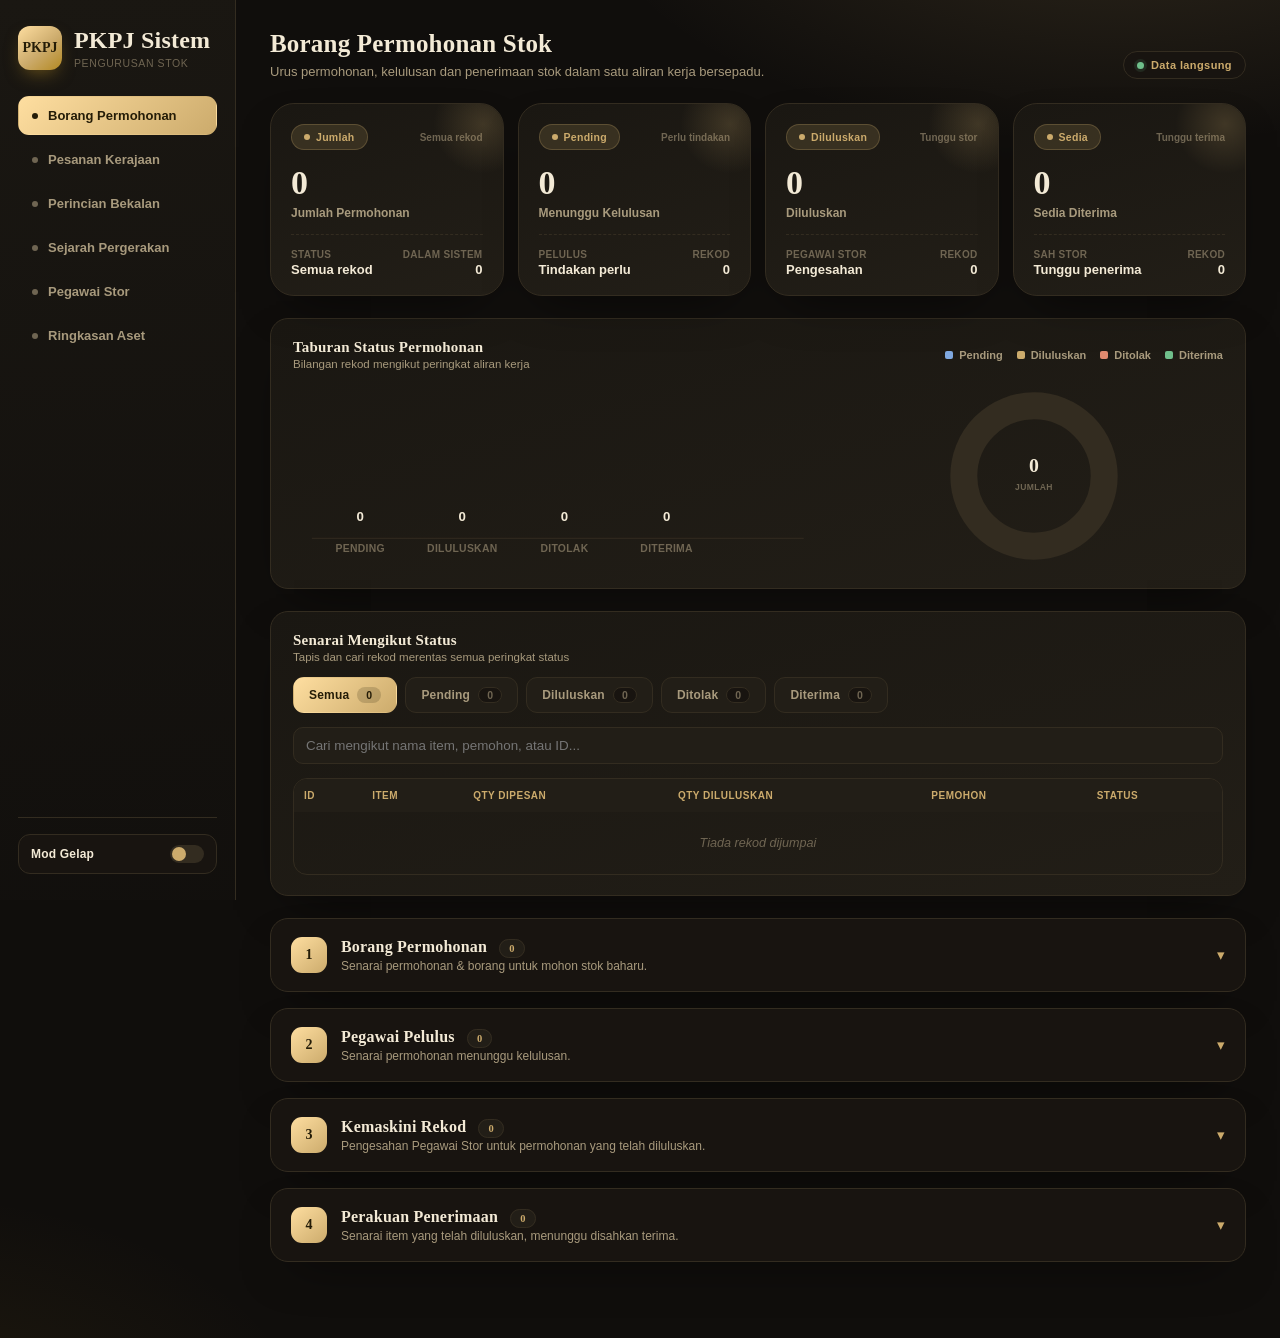
==== index.html @ 254b2692 "Add files via upload" ====
<!DOCTYPE html>
<html lang="ms">
<head>
<meta charset="UTF-8">
<meta name="viewport" content="width=device-width, initial-scale=1.0">
<title>PKPJ · Borang Permohonan Stok</title>

<style>
@import url('https://script.google.com/macros/s/AKfycbyLsu4ZUtYEO5lhbKWW-VVPEaxvAKlOuAz5X7XppNHdX0lBHoh9273DdBMGNTbrcM4I/exec');

/* ============================================================
   PKPJ SHARED THEME — gold-on-charcoal design system
   Dipakai oleh semua halaman: index, pesanan, sebutharga,
   sejarah_pergerakan, pegawai_stor, ringkasan_aset.
   ============================================================ */
:root{
  --gold-pale:#FEDEA0;
  --gold-mid:#CCAB6C;
  --gold-deep:#B38922;
  --ink:#34312F;

  --bg:#100e0c;
  --bg-elev:#1a1712;
  --bg-elev-2:#221e17;
  --panel:#181410;
  --panel-border:#332c20;
  --text:#f3ead6;
  --text-dim:#a89a7d;
  --text-faint:#6f6552;
  --ok:#6fbf8b; --ok-bg:rgba(111,191,139,.12);
  --err:#e08a6f; --err-bg:rgba(224,138,111,.12);
  --info:#7fa8e0; --info-bg:rgba(127,168,224,.12);
  --shadow-soft:0 20px 50px -24px rgba(0,0,0,.65);
  color-scheme: dark;
}
[data-theme="light"]{
  --bg:#f6efdd;
  --bg-elev:#fffaf0;
  --bg-elev-2:#fbf3df;
  --panel:#fffdf8;
  --panel-border:#e7d9b6;
  --text:#2b2416;
  --text-dim:#7a6a45;
  --text-faint:#a7996f;
  --ok:#1f7a4d; --ok-bg:#e4f4ea;
  --err:#b5442e; --err-bg:#fbeae5;
  --info:#1d4ed8; --info-bg:#e6edfc;
  --shadow-soft:0 20px 44px -26px rgba(90,70,20,.35);
  color-scheme: light;
}

*{box-sizing:border-box;}
html,body{margin:0;padding:0;}
body{
  font-family:'Manrope',-apple-system,BlinkMacSystemFont,sans-serif;
  background:
    radial-gradient(900px 420px at 88% -8%, rgba(204,171,108,.16), transparent 60%),
    radial-gradient(700px 420px at -8% 108%, rgba(179,137,34,.10), transparent 60%),
    var(--bg);
  color:var(--text);
  min-height:100vh;
  transition:background .35s ease,color .35s ease;
}
h1,h2,h3{font-family:'Fraunces',serif;letter-spacing:.2px;margin:0;}
p{color:var(--text-dim);}
::selection{background:var(--gold-deep);color:#100e0c;}

/* ============================================================
   APP SHELL / SIDEBAR
   ============================================================ */
.app{display:flex;min-height:100vh;}
.sidebar{
  width:236px;flex-shrink:0;padding:26px 18px;
  background:linear-gradient(175deg,var(--bg-elev) 0%, var(--bg) 120%);
  border-right:1px solid var(--panel-border);
  position:fixed;top:0;bottom:0;left:0;overflow-y:auto;
  display:flex;flex-direction:column;gap:26px;
}
.brand{display:flex;align-items:center;gap:12px;}
.brand-logo{
  width:44px;height:44px;border-radius:12px;flex-shrink:0;
  background:linear-gradient(140deg,var(--gold-pale),var(--gold-mid) 55%,var(--gold-deep));
  color:#241c07;font-weight:800;font-family:'Fraunces',serif;font-size:14px;
  display:flex;align-items:center;justify-content:center;
  box-shadow:0 8px 18px -6px rgba(179,137,34,.55);
}
.brand h2{font-size:16px;font-weight:600;color:var(--text);margin:0;font-family:'Fraunces',serif;}
.brand p{margin:3px 0 0;font-size:10.5px;letter-spacing:.6px;text-transform:uppercase;color:var(--text-faint);}

.menu{display:flex;flex-direction:column;gap:5px;}
.menu a{
  display:flex;align-items:center;gap:10px;text-decoration:none;
  color:var(--text-dim);font-size:13px;font-weight:600;
  padding:11px 13px;border-radius:11px;border:1px solid transparent;transition:.2s;
}
.menu a .dot{width:6px;height:6px;border-radius:50%;background:var(--text-faint);flex-shrink:0;}
.menu a:hover{background:var(--panel);border-color:var(--panel-border);color:var(--text);}
.menu a.active{background:linear-gradient(135deg,var(--gold-pale),var(--gold-mid));color:#241c07;box-shadow:var(--shadow-soft);}
.menu a.active .dot{background:#241c07;}

.sidebar-foot{margin-top:auto;padding-top:16px;border-top:1px solid var(--panel-border);}
.theme-toggle{
  width:100%;display:flex;align-items:center;justify-content:space-between;gap:8px;
  background:var(--panel);border:1px solid var(--panel-border);color:var(--text);
  padding:10px 12px;border-radius:12px;font-size:12px;font-weight:700;cursor:pointer;font-family:inherit;
}
.theme-toggle .knob{width:34px;height:18px;border-radius:999px;background:var(--panel-border);position:relative;transition:.25s;}
.theme-toggle .knob::after{content:"";position:absolute;top:2px;left:2px;width:14px;height:14px;border-radius:50%;background:var(--gold-mid);transition:.25s;}
[data-theme="light"] .theme-toggle .knob::after{left:18px;background:var(--gold-deep);}

.main{margin-left:236px;width:calc(100% - 236px);padding:30px 34px 60px;max-width:1220px;}

/* ============================================================
   HERO
   ============================================================ */
.hero{
  background:linear-gradient(150deg,var(--bg-elev) 0%,var(--bg-elev-2) 100%);
  border:1px solid var(--panel-border);
  color:var(--text);border-radius:20px;padding:26px 28px;margin-bottom:22px;
  box-shadow:var(--shadow-soft);position:relative;overflow:hidden;
}
.hero::after{content:"";position:absolute;right:-40px;top:-40px;width:150px;height:150px;border-radius:50%;
  background:radial-gradient(circle,rgba(204,171,108,.22),transparent 70%);}
.hero h1{margin:0;font-size:27px;font-weight:600;}
.hero p{margin:8px 0 0;color:var(--text-dim);}

/* ============================================================
   TOOLBAR / BUTTONS
   ============================================================ */
.toolbar{display:flex;gap:10px;flex-wrap:wrap;margin-bottom:22px;}
button{border:none;cursor:pointer;font-weight:700;border-radius:11px;padding:11px 17px;font-size:12.8px;transition:.2s;letter-spacing:.2px;font-family:inherit;}
button:hover{transform:translateY(-1px);}
button:disabled{opacity:.5;cursor:not-allowed;transform:none;}
.btn-primary{background:linear-gradient(135deg,var(--gold-pale),var(--gold-mid));color:#241c07;box-shadow:0 10px 20px -8px rgba(179,137,34,.55);}
.btn-blue{background:var(--info);color:#0d1930;}
.btn-green{background:var(--ok);color:#0e1a13;}
.btn-red{background:var(--err);color:#2b0e07;}
.btn-gray{background:var(--bg-elev-2);color:var(--text-dim);border:1px solid var(--panel-border);}
.btn-small{padding:7px 11px;font-size:11px;border-radius:8px;}

/* ============================================================
   CARD / SECTIONS
   ============================================================ */
.card{
  background:linear-gradient(165deg,var(--bg-elev),var(--bg-elev-2));
  border:1px solid var(--panel-border);border-radius:18px;
  padding:22px 24px;margin-bottom:20px;box-shadow:var(--shadow-soft);
}
.card h2{margin:0 0 16px;font-size:17px;font-weight:600;color:var(--text);}
.list-card{background:linear-gradient(165deg,var(--bg-elev),var(--bg-elev-2));border:1px solid var(--panel-border);border-radius:18px;padding:20px 22px;box-shadow:var(--shadow-soft);}

/* document-style card (sebutharga) */
.document-box{
  background:linear-gradient(165deg,var(--bg-elev),var(--bg-elev-2));
  border:1px solid var(--panel-border);border-radius:18px;padding:24px;margin-bottom:20px;box-shadow:var(--shadow-soft);
}
.doc-header{display:flex;justify-content:space-between;gap:22px;flex-wrap:wrap;margin-bottom:18px;padding-bottom:18px;border-bottom:1px dashed var(--panel-border);}
.company-box h2{font-size:16px;margin-bottom:6px;}
.company-box p{margin:2px 0;font-size:12.5px;color:var(--text-dim);}
.info-box{min-width:260px;flex:1;max-width:340px;}
.info-row{display:flex;align-items:center;justify-content:space-between;gap:10px;margin-bottom:8px;}
.info-row span{font-size:11.5px;font-weight:700;color:var(--text-dim);flex-shrink:0;}
.info-row input{max-width:180px;}

/* ============================================================
   FORM ELEMENTS
   ============================================================ */
.form-grid{display:grid;grid-template-columns:repeat(2,1fr);gap:14px;}
.form-grid.cols-4{grid-template-columns:repeat(4,1fr);}
.full{grid-column:1/-1;}
.half{grid-column:span 2;}
label{display:block;font-size:11px;font-weight:700;margin-bottom:6px;color:var(--text-dim);letter-spacing:.2px;}
.required{color:var(--err);}
input,textarea,select{
  width:100%;padding:10px 12px;border:1px solid var(--panel-border);border-radius:10px;font-size:13.4px;outline:none;
  background:var(--bg-elev-2);font-family:inherit;color:var(--text);transition:.2s;
}
input:focus,textarea:focus,select:focus{border-color:var(--gold-mid);box-shadow:0 0 0 3px rgba(204,171,108,.18);}
input[readonly]{opacity:.65;}
textarea{min-height:70px;resize:vertical;}
.hint{font-size:11.5px;color:var(--text-faint);margin-top:8px;}
.search{width:100%;}

/* ============================================================
   TABLES
   ============================================================ */
.table-wrap,.items-table-wrap{overflow-x:auto;border-radius:14px;border:1px solid var(--panel-border);}
table,.items-table{width:100%;border-collapse:collapse;}
thead tr{background:var(--bg-elev-2);}
th{color:var(--gold-mid);font-size:10px;font-weight:800;letter-spacing:.5px;text-transform:uppercase;padding:11px 10px;text-align:left;white-space:nowrap;}
td{border-bottom:1px solid var(--panel-border);padding:9px 10px;font-size:12.6px;vertical-align:middle;color:var(--text);}
td input, td textarea{padding:8px 9px;font-size:12.6px;}
tbody tr{transition:background .15s;}
tbody tr:hover{background:var(--bg-elev-2);}
tbody tr:last-child td{border-bottom:none;}
.kosong,.empty{text-align:center;color:var(--text-faint);padding:24px 10px !important;font-style:italic;}
.item-desc{min-width:200px;}
.item-text{min-width:220px;min-height:54px;}
.item-images-btn{padding:7px 10px;font-size:10.5px;border-radius:8px;background:var(--info);color:#0d1930;border:none;cursor:pointer;white-space:nowrap;font-weight:700;}
.no-col{width:44px;}
.qty-col{width:90px;}
.price-col{width:120px;}
.amount-col{width:130px;}
.action-col,.action-buttons{width:90px;}

/* ============================================================
   TOTALS
   ============================================================ */
.total-box,.total-area{
  max-width:430px;margin-left:auto;margin-top:18px;
  background:var(--bg-elev-2);border:1px solid var(--panel-border);border-radius:14px;padding:15px;
}
.total-row{display:grid;grid-template-columns:1fr 140px;align-items:center;gap:10px;margin-bottom:10px;}
.total-row:last-child{margin-bottom:0;}
.total-row span,.total-row b{font-size:13px;color:var(--text-dim);font-weight:700;}
.grand-total{color:var(--gold-mid) !important;font-size:14px !important;}

/* ============================================================
   IMAGE UPLOAD / GALLERY
   ============================================================ */
.gambar-box{border:1.5px dashed var(--panel-border);border-radius:16px;padding:16px;background:var(--bg-elev-2);}
.gambar-actions{display:flex;flex-wrap:wrap;gap:10px;margin-bottom:12px;}
.gambar-list,.item-images-grid{display:grid;grid-template-columns:repeat(auto-fill,minmax(150px,1fr));gap:12px;margin-top:12px;}
.gambar-item,.item-image-preview{position:relative;border:1px solid var(--panel-border);border-radius:12px;overflow:hidden;background:var(--panel);}
.gambar-item img,.item-image-preview img{width:100%;height:120px;object-fit:cover;display:block;}
.gambar-item-name,.item-image-name{padding:8px;font-size:11.5px;word-break:break-word;background:var(--panel);color:var(--text-dim);}
.gambar-item-delete,.item-image-delete-btn{
  position:absolute;top:5px;right:5px;background:var(--err);color:#2b0e07;border:none;
  border-radius:8px;padding:4px 8px;font-size:10.5px;font-weight:800;cursor:pointer;
}
.link-gambar{color:var(--gold-mid);font-weight:700;text-decoration:none;}
.link-gambar:hover{text-decoration:underline;}
.upload-status{margin-top:10px;padding:8px 13px;border-radius:999px;font-size:12px;font-weight:700;display:inline-block;background:var(--bg-elev-2);color:var(--text-dim);}

/* ============================================================
   MODALS / OVERLAYS
   ============================================================ */
.modal-overlay,.camera-overlay,.item-images-modal,.saving-overlay,.loading{
  display:none;position:fixed;inset:0;background:rgba(8,7,5,.72);
  align-items:center;justify-content:center;z-index:999;padding:20px;
}
.modal-overlay.open,.camera-overlay.open,.item-images-modal.open{display:flex;}
.modal-box,.camera-box,.item-images-modal-content,.saving-box,.loading-box{
  background:var(--bg-elev);border:1px solid var(--panel-border);border-radius:18px;padding:24px;
  max-width:820px;width:100%;max-height:88vh;overflow-y:auto;box-shadow:0 30px 70px -20px rgba(0,0,0,.6);
  color:var(--text);text-align:center;
}
.modal-close{margin-top:16px;width:100%;background:var(--bg-elev-2);color:var(--text-dim);border:1px solid var(--panel-border);}
.modal-img{width:100%;max-height:220px;object-fit:cover;border-radius:12px;margin-bottom:12px;background:var(--bg-elev-2);}
.modal-tag{display:inline-block;font-size:10.5px;font-weight:800;letter-spacing:.4px;text-transform:uppercase;color:var(--gold-mid);background:var(--bg-elev-2);border:1px solid var(--panel-border);padding:4px 10px;border-radius:999px;margin-bottom:8px;}
.modal-detail{text-align:left;margin-top:12px;font-size:13px;color:var(--text-dim);}
#cameraPreview{width:100%;max-height:400px;background:#000;border-radius:12px;margin-top:10px;}
.camera-actions{display:flex;gap:10px;margin-top:16px;}
.camera-actions button{flex:1;}

.loading,.saving-overlay{z-index:9999;}
.spinner,.saving-spinner{width:44px;height:44px;border:5px solid var(--panel-border);border-top-color:var(--gold-mid);border-radius:50%;animation:spin 1s linear infinite;margin:0 auto 14px;}
@keyframes spin{to{transform:rotate(360deg);}}
.saving-title{font-weight:700;margin-bottom:4px;}
.saving-text{font-size:12.5px;color:var(--text-dim);}

/* ============================================================
   SIGNATURE
   ============================================================ */
.signature-box{border:1.5px dashed var(--panel-border);border-radius:15px;padding:14px;background:var(--bg-elev-2);}
.signature-box h3,.signature-box h4{margin:0 0 10px;font-size:12px;color:var(--text-dim);font-weight:700;letter-spacing:.2px;text-transform:uppercase;font-family:'Manrope',sans-serif;}
#signatureCanvas,canvas.sig-canvas{width:100%;height:180px;background:#fffdf8;border:1px solid var(--panel-border);border-radius:11px;touch-action:none;display:block;}

/* ============================================================
   STATUS / BADGES (semua varian — dipakai dinamik dari JS)
   ============================================================ */
.status,.badge,.status-badge{display:inline-block;padding:5px 11px;border-radius:999px;font-size:10.5px;font-weight:800;letter-spacing:.3px;}
.status-draf,.status-DRAF,.badge-draf{background:var(--info-bg);color:var(--info);}
.status-proses,.status-DALAM-PROSES,.status-dihantar,.status-DIHANTAR,.badge-kemaskini,.status-dikemaskini,.status-DIKEMASKINI{background:var(--gold-mid);color:#241c07;background-color:rgba(204,171,108,.18);color:var(--gold-mid);}
.status-selesai,.status-SELESAI,.badge-selesai,.status-diluluskan,.status-DILULUSKAN,.status-diterima,.status-DITERIMA{background:var(--ok-bg);color:var(--ok);}
.status-pending,.status-PENDING{background:var(--info-bg);color:var(--info);}
.status-ditolak,.status-DITOLAK{background:var(--err-bg);color:var(--err);}
.badge-source{background:var(--bg-elev-2);color:var(--gold-mid);border:1px solid var(--panel-border);}

/* ============================================================
   SUMMARY / STAT GRIDS
   ============================================================ */
.summary-grid,.stat-row{display:grid;grid-template-columns:repeat(4,1fr);gap:14px;margin-bottom:22px;}
.summary-card,.stat-card{
  background:linear-gradient(165deg,var(--bg-elev),var(--bg-elev-2));
  border:1px solid var(--panel-border);border-radius:18px;padding:18px 18px 16px;
  box-shadow:var(--shadow-soft);position:relative;overflow:hidden;
}
.summary-card::after,.stat-card::after{content:"";position:absolute;right:-30px;top:-30px;width:100px;height:100px;border-radius:50%;
  background:radial-gradient(circle,rgba(204,171,108,.20),transparent 70%);}
.summary-card .label,.stat-card .lbl{font-size:10.5px;font-weight:800;letter-spacing:.5px;text-transform:uppercase;color:var(--text-faint);}
.summary-card .value,.stat-card .num{font-family:'Fraunces',serif;font-size:30px;font-weight:600;color:var(--text);margin-top:6px;}

.filter-grid{display:grid;grid-template-columns:2fr 1fr 1fr 1fr;gap:10px;margin-bottom:16px;}

/* ============================================================
   ASSET / GRID CARDS (ringkasan_aset)
   ============================================================ */
.section-title{font-size:16px;font-weight:600;display:flex;align-items:center;gap:8px;color:var(--text);}
.section-badge{background:var(--bg-elev-2);color:var(--gold-mid);font-size:10.5px;font-weight:800;padding:3px 9px;border-radius:999px;border:1px solid var(--panel-border);}
.section-sub{margin:4px 0 14px;font-size:12px;color:var(--text-dim);}
.grid{display:grid;grid-template-columns:repeat(auto-fill,minmax(230px,1fr));gap:14px;}
.asset-card{
  background:var(--bg-elev-2);border:1px solid var(--panel-border);border-radius:14px;overflow:hidden;cursor:pointer;transition:.2s;
}
.asset-card:hover{transform:translateY(-2px);box-shadow:var(--shadow-soft);}
.asset-img{width:100%;height:120px;object-fit:cover;background:var(--panel);}
.asset-img.noimg{display:flex;align-items:center;justify-content:center;color:var(--text-faint);font-size:11px;}
.asset-body{padding:12px;}
.asset-meta{font-size:11.5px;color:var(--text-dim);margin-top:4px;}

/* ============================================================
   TIMELINE / STEP (sejarah pergerakan)
   ============================================================ */
.timeline{display:flex;align-items:center;gap:4px;}
.step{width:8px;height:8px;border-radius:50%;background:var(--panel-border);}
.step.active{background:var(--gold-mid);}
.line{flex:1;height:2px;background:var(--panel-border);min-width:10px;}

/* ============================================================
   MESSAGES / TOASTS
   ============================================================ */
.msg{margin-top:14px;padding:11px 14px;border-radius:10px;font-weight:700;font-size:12.3px;}
.toast-notification{
  position:fixed;top:20px;right:20px;z-index:9999;background:var(--bg-elev);color:var(--text);
  padding:13px 18px;border-radius:13px;box-shadow:0 18px 40px -14px rgba(0,0,0,.5);border-left:4px solid var(--gold-mid);
  font-size:12.6px;font-weight:600;display:none;max-width:320px;
}
.toast-notification.show{display:block;}

/* ============================================================
   RESPONSIVE
   ============================================================ */
@media(max-width:900px){
  .summary-grid,.stat-row{grid-template-columns:repeat(2,1fr);}
  .filter-grid{grid-template-columns:1fr 1fr;}
  .doc-header{flex-direction:column;}
}
@media(max-width:760px){
  .sidebar{width:100%;position:relative;height:auto;padding:16px;}
  .app{flex-direction:column;}
  .main{margin-left:0;width:100%;padding:18px;}
  .form-grid,.form-grid.cols-4{grid-template-columns:1fr;}
  .full,.half{grid-column:auto;}
  .summary-grid,.stat-row{grid-template-columns:1fr 1fr;}
  .filter-grid{grid-template-columns:1fr;}
}

/* ============================================================
   DASHBOARD (index.html) — kad KPI, graf, aliran kerja accordion
   ============================================================ */
.page-header{display:flex;align-items:flex-end;justify-content:space-between;gap:16px;margin-bottom:24px;flex-wrap:wrap;}
.page-header h2{font-size:25px;font-weight:600;color:var(--text);}
.page-header p{margin:6px 0 0;color:var(--text-dim);font-size:13px;}
.pill-live{display:inline-flex;align-items:center;gap:7px;font-size:11px;font-weight:800;letter-spacing:.4px;color:var(--gold-mid);background:var(--panel);border:1px solid var(--panel-border);padding:7px 13px;border-radius:999px;}
.pill-live .blip{width:7px;height:7px;border-radius:50%;background:var(--ok);box-shadow:0 0 0 3px var(--ok-bg);}

.stat-card{cursor:pointer;transition:.2s;}
.stat-card:hover{transform:translateY(-2px);}
.stat-card .sub{font-size:11.5px;color:var(--text-dim);margin-top:4px;}
.stat-card .bar{height:5px;border-radius:99px;background:var(--panel-border);margin-top:14px;overflow:hidden;}
.stat-card .bar i{display:block;height:100%;border-radius:99px;background:linear-gradient(90deg,var(--gold-mid),var(--gold-deep));width:0%;transition:width .6s ease;}

/* ---- kad KPI bergaya "app card" (badge atas + nombor besar + meta bawah) ---- */
.stat-card.appcard{
  border-radius:24px;padding:20px 20px 18px;
  background:linear-gradient(165deg,var(--bg-elev),var(--bg-elev-2));
  border:1px solid var(--panel-border);
}
.stat-card.appcard .appcard-top{display:flex;align-items:center;justify-content:space-between;gap:8px;margin-bottom:16px;}
.stat-card.appcard .appcard-badge{
  display:inline-flex;align-items:center;gap:6px;font-size:10.5px;font-weight:800;letter-spacing:.3px;
  padding:6px 12px;border-radius:999px;background:rgba(204,171,108,.16);color:var(--gold-mid);
  border:1px solid rgba(204,171,108,.25);
}
.stat-card.appcard .appcard-badge .dotb{width:6px;height:6px;border-radius:50%;background:currentColor;flex-shrink:0;}
.stat-card.appcard .appcard-meta{display:flex;align-items:center;gap:5px;font-size:10px;color:var(--text-faint);font-weight:700;}
.stat-card.appcard .appcard-value{font-family:'Fraunces',serif;font-size:34px;font-weight:600;color:var(--text);line-height:1;margin-bottom:6px;}
.stat-card.appcard .appcard-label{font-size:12px;color:var(--text-dim);font-weight:700;margin-bottom:14px;}
.stat-card.appcard .appcard-foot{
  display:flex;align-items:center;justify-content:space-between;gap:10px;padding-top:14px;
  border-top:1px dashed var(--panel-border);
}
.stat-card.appcard .appcard-foot .f-lbl{font-size:10px;color:var(--text-faint);font-weight:700;text-transform:uppercase;letter-spacing:.3px;}
.stat-card.appcard .appcard-foot .f-val{font-size:13px;color:var(--text);font-weight:800;margin-top:2px;}
.stat-card.appcard .appcard-foot .f-right{text-align:right;}

.chart-card{background:linear-gradient(165deg,var(--bg-elev),var(--bg-elev-2));border:1px solid var(--panel-border);border-radius:18px;padding:20px 22px;box-shadow:var(--shadow-soft);margin-bottom:22px;}
.chart-card .chart-head{display:flex;align-items:center;justify-content:space-between;margin-bottom:14px;flex-wrap:wrap;gap:8px;}
.chart-card h3{font-size:15px;font-weight:600;color:var(--text);}
.chart-card .chart-head p{margin:2px 0 0;font-size:11.5px;color:var(--text-dim);}
.chart-legend{display:flex;gap:14px;flex-wrap:wrap;}
.chart-legend span{display:inline-flex;align-items:center;gap:6px;font-size:11px;color:var(--text-dim);font-weight:700;}
.chart-legend i{width:8px;height:8px;border-radius:2px;display:inline-block;}
#chartWrap{width:100%;overflow-x:auto;}
.bar-rect{transition:height .6s ease, y .6s ease;}
.bar-label{font-size:13px;font-weight:800;}
.bar-value-label{font-size:14px;font-weight:800;}
.bar-axis-label{font-size:11px;font-weight:800;letter-spacing:.3px;}

.chart-split{display:grid;grid-template-columns:1.4fr 1fr;gap:22px;align-items:center;}
.pie-wrap{display:flex;flex-direction:column;align-items:center;gap:14px;}
.pie-center-value{font-family:'Fraunces',serif;font-size:22px;font-weight:600;fill:var(--text);}
.pie-center-label{font-size:9.5px;font-weight:800;letter-spacing:.4px;fill:var(--text-faint);text-transform:uppercase;}
.pie-seg{transition:stroke-dasharray .6s ease;}
@media(max-width:900px){
  .chart-split{grid-template-columns:1fr;}
}

.flow-item{background:var(--panel);border:1px solid var(--panel-border);border-radius:18px;margin-bottom:16px;overflow:hidden;box-shadow:var(--shadow-soft);transition:box-shadow .25s;}
.flow-item.open{box-shadow:0 24px 50px -22px rgba(179,137,34,.30), var(--shadow-soft);}
.flow-head{display:flex;align-items:center;justify-content:space-between;padding:18px 20px;cursor:pointer;user-select:none;}
.flow-head:hover{background:rgba(204,171,108,.05);}
.flow-head .left{display:flex;align-items:center;gap:14px;}
.step-num{width:36px;height:36px;border-radius:11px;flex-shrink:0;background:linear-gradient(140deg,var(--gold-pale),var(--gold-mid));color:#241c07;font-family:'Fraunces',serif;font-weight:700;font-size:14px;display:flex;align-items:center;justify-content:center;transition:transform .25s;}
.flow-item:hover .step-num{transform:scale(1.06) rotate(-3deg);}
.flow-head h2{font-size:16px;font-weight:600;color:var(--text);}
.flow-head .sub{margin:3px 0 0;font-size:12px;color:var(--text-dim);}
.count-pill{background:var(--bg-elev-2);color:var(--gold-mid);font-size:10.5px;font-weight:800;padding:3px 9px;border-radius:999px;margin-left:8px;border:1px solid var(--panel-border);}
.chevron{font-size:15px;color:var(--gold-mid);transition:transform .25s;}
.flow-item.open .chevron{transform:rotate(180deg);}
.flow-body{display:none;padding:0 20px 22px;border-top:1px solid var(--panel-border);}
.flow-item.open .flow-body{display:block;padding-top:18px;animation:fadeSlideIn .3s ease;}
@keyframes fadeSlideIn{from{opacity:0;transform:translateY(-6px);}to{opacity:1;transform:translateY(0);}}
.panel-toolbar{display:flex;gap:10px;margin-bottom:14px;flex-wrap:wrap;align-items:center;}
.panel-toolbar input{flex:1;min-width:160px;}
.detail-form{margin-top:18px;padding-top:18px;border-top:1px dashed var(--panel-border);display:none;}
.detail-form.show{display:block;}
.detail-form .form-title{display:flex;align-items:center;justify-content:space-between;margin-bottom:14px;gap:10px;flex-wrap:wrap;}
.detail-form .form-title h3{font-size:15px;font-weight:600;color:var(--text);}
.sig-existing{display:flex;align-items:center;gap:13px;padding:9px 11px;background:var(--panel);border:1px solid var(--panel-border);border-radius:11px;margin-bottom:9px;}
.sig-existing img{height:52px;border-radius:8px;border:1px solid var(--panel-border);background:#fff;}
.sig-existing span{font-size:11px;color:var(--text-dim);}
.sig-actions{display:flex;gap:8px;margin-top:9px;}
.msg{display:none;}
.msg.show{display:block;}
.msg.ok{background:var(--ok-bg);color:var(--ok);border:1px solid var(--ok);}
.msg.err{background:var(--err-bg);color:var(--err);border:1px solid var(--err);}

.toast-stack{position:fixed;top:20px;right:20px;z-index:9999;display:flex;flex-direction:column;gap:9px;max-width:320px;}
.toast{display:flex;align-items:flex-start;gap:9px;background:var(--bg-elev);color:var(--text);padding:13px 15px;border-radius:13px;box-shadow:0 18px 40px -14px rgba(0,0,0,.5);border-left:4px solid var(--gold-mid);font-size:12.6px;font-weight:600;line-height:1.4;transform:translateX(120%);opacity:0;animation:toastIn .45s cubic-bezier(.2,.9,.3,1.3) forwards;}
.toast.err{border-left-color:var(--err);}
.toast .icn{font-size:16px;line-height:1;margin-top:1px;}
.toast.leaving{animation:toastOut .35s ease forwards;}
@keyframes toastIn{to{transform:translateX(0);opacity:1;}}
@keyframes toastOut{to{transform:translateX(120%);opacity:0;}}

/* ============================================================
   SAVING OVERLAY (spinner hiasan semasa simpan data)
   ============================================================ */
.saving-overlay{
  display:none;position:fixed;inset:0;background:rgba(8,7,5,.55);
  backdrop-filter:blur(2px);
  align-items:center;justify-content:center;z-index:10000;padding:20px;
}
.saving-overlay.show{display:flex;}
.saving-box{
  background:var(--bg-elev);border:1px solid var(--panel-border);border-radius:18px;
  padding:30px 34px;box-shadow:0 30px 70px -20px rgba(0,0,0,.6);
  color:var(--text);text-align:center;min-width:220px;
}
.saving-spinner{
  width:46px;height:46px;border:5px solid var(--panel-border);
  border-top-color:var(--gold-mid);border-right-color:var(--gold-pale);
  border-radius:50%;animation:spin .85s linear infinite;margin:0 auto 16px;
}
.saving-title{font-weight:700;margin-bottom:4px;font-size:14px;color:var(--text);}
.saving-text{font-size:12.5px;color:var(--text-dim);}

/* ============================================================
   SENARAI KESELURUHAN (tab status + carian merentas 4 status)
   ============================================================ */
.status-tabs{display:flex;gap:8px;flex-wrap:wrap;margin-bottom:14px;}
.status-tab{
  background:var(--bg-elev-2);color:var(--text-dim);border:1px solid var(--panel-border);
  padding:9px 15px;border-radius:11px;font-size:12px;font-weight:800;cursor:pointer;
  display:flex;align-items:center;gap:8px;transition:.2s;letter-spacing:.2px;
}
.status-tab:hover{color:var(--text);border-color:var(--gold-mid);}
.status-tab .cnt{background:var(--panel);border:1px solid var(--panel-border);border-radius:999px;padding:1px 8px;font-size:10.5px;color:var(--text-faint);}
.status-tab.active{background:linear-gradient(135deg,var(--gold-pale),var(--gold-mid));color:#241c07;border-color:transparent;box-shadow:var(--shadow-soft);}
.status-tab.active .cnt{background:rgba(36,28,7,.18);border-color:transparent;color:#241c07;}
</style>
</head>
<body data-theme="dark">
<script>
// ============================================================
// PKPJ — suis Mod Gelap / Mod Terang (dikongsi semua halaman)
// ============================================================
(function () {
  function safeGet(k) { try { return localStorage.getItem(k); } catch (e) { return null; } }
  function safeSet(k, v) { try { localStorage.setItem(k, v); } catch (e) {} }

  function applyTheme(mode) {
    document.body.setAttribute("data-theme", mode);
    const label = document.getElementById("themeToggleLabel");
    if (label) label.textContent = mode === "dark" ? "Mod Gelap" : "Mod Terang";
    safeSet("pkpj_theme", mode);
  }

  window.toggleTheme = function () {
    const cur = document.body.getAttribute("data-theme") === "dark" ? "light" : "dark";
    applyTheme(cur);
  };

  document.addEventListener("DOMContentLoaded", function () {
    applyTheme(safeGet("pkpj_theme") || "dark");
  });
})();

</script>

<div class="toast-stack" id="toastStack"></div>

<!-- ================= SAVING OVERLAY (spinner berpusing) ================= -->
<div class="saving-overlay" id="savingOverlay">
  <div class="saving-box">
    <div class="saving-spinner"></div>
    <div class="saving-title" id="savingTitle">Menyimpan...</div>
    <div class="saving-text" id="savingText">Sila tunggu sebentar</div>
  </div>
</div>

<div class="app">

  <aside class="sidebar">
    <div class="brand">
      <div class="brand-logo">PKPJ</div>
      <div>
        <h1>PKPJ Sistem</h1>
        <p>Pengurusan Stok</p>
      </div>
    </div>
    <nav class="menu">
      <a href="index.html" class="active"><span class="dot"></span>Borang Permohonan</a>
      <a href="pesanan.html"><span class="dot"></span>Pesanan Kerajaan</a>
      <a href="sebutharga.html"><span class="dot"></span>Perincian Bekalan</a>
      <a href="sejarah_pergerakan.html"><span class="dot"></span>Sejarah Pergerakan</a>
      <a href="pegawai_stor.html"><span class="dot"></span>Pegawai Stor</a>
      <a href="ringkasan_aset.html"><span class="dot"></span>Ringkasan Aset</a>
    </nav>
    <div class="sidebar-foot">
      <button class="theme-toggle" id="themeToggleBtn" onclick="toggleTheme()">
        <span id="themeToggleLabel">Mod Gelap</span>
        <span class="knob"></span>
      </button>
    </div>
  </aside>

  <main class="main">

    <div class="page-header">
      <div>
        <h2>Borang Permohonan Stok</h2>
        <p>Urus permohonan, kelulusan dan penerimaan stok dalam satu aliran kerja bersepadu.</p>
      </div>
      <span class="pill-live"><span class="blip"></span>Data langsung</span>
    </div>

    <!-- ================= STAT / KPI ROW ================= -->
    <div class="stat-row">
      <div class="stat-card appcard" onclick="scrollToAcc('acc-permohonan')">
        <div class="appcard-top">
          <span class="appcard-badge"><span class="dotb"></span>Jumlah</span>
          <span class="appcard-meta">Semua rekod</span>
        </div>
        <div class="appcard-value" id="statTotal">0</div>
        <div class="appcard-label">Jumlah Permohonan</div>
        <div class="appcard-foot">
          <div><div class="f-lbl">Status</div><div class="f-val">Semua rekod</div></div>
          <div class="f-right"><div class="f-lbl">Dalam sistem</div><div class="f-val" id="statTotalMini">0</div></div>
        </div>
      </div>
      <div class="stat-card appcard" onclick="scrollToAcc('acc-pelulus')">
        <div class="appcard-top">
          <span class="appcard-badge"><span class="dotb"></span>Pending</span>
          <span class="appcard-meta">Perlu tindakan</span>
        </div>
        <div class="appcard-value" id="statPending">0</div>
        <div class="appcard-label">Menunggu Kelulusan</div>
        <div class="appcard-foot">
          <div><div class="f-lbl">Pelulus</div><div class="f-val">Tindakan perlu</div></div>
          <div class="f-right"><div class="f-lbl">Rekod</div><div class="f-val" id="statPendingMini">0</div></div>
        </div>
      </div>
      <div class="stat-card appcard" onclick="scrollToAcc('acc-kemaskini')">
        <div class="appcard-top">
          <span class="appcard-badge"><span class="dotb"></span>Diluluskan</span>
          <span class="appcard-meta">Tunggu stor</span>
        </div>
        <div class="appcard-value" id="statLulus">0</div>
        <div class="appcard-label">Diluluskan</div>
        <div class="appcard-foot">
          <div><div class="f-lbl">Pegawai stor</div><div class="f-val">Pengesahan</div></div>
          <div class="f-right"><div class="f-lbl">Rekod</div><div class="f-val" id="statLulusMini">0</div></div>
        </div>
      </div>
      <div class="stat-card appcard" onclick="scrollToAcc('acc-penerimaan')">
        <div class="appcard-top">
          <span class="appcard-badge"><span class="dotb"></span>Sedia</span>
          <span class="appcard-meta">Tunggu terima</span>
        </div>
        <div class="appcard-value" id="statSedia">0</div>
        <div class="appcard-label">Sedia Diterima</div>
        <div class="appcard-foot">
          <div><div class="f-lbl">Sah stor</div><div class="f-val">Tunggu penerima</div></div>
          <div class="f-right"><div class="f-lbl">Rekod</div><div class="f-val" id="statSediaMini">0</div></div>
        </div>
      </div>
    </div>

    <!-- ================= CHART CARD ================= -->
    <div class="chart-card">
      <div class="chart-head">
        <div>
          <h3>Taburan Status Permohonan</h3>
          <p>Bilangan rekod mengikut peringkat aliran kerja</p>
        </div>
        <div class="chart-legend">
          <span><i style="background:var(--info)"></i>Pending</span>
          <span><i style="background:var(--gold-mid)"></i>Diluluskan</span>
          <span><i style="background:var(--err)"></i>Ditolak</span>
          <span><i style="background:var(--ok)"></i>Diterima</span>
        </div>
      </div>
      <div class="chart-split">
        <div id="chartWrap">
          <svg id="chartSvg" viewBox="0 0 560 180" width="100%" height="180" preserveAspectRatio="xMinYMid meet"></svg>
        </div>
        <div class="pie-wrap">
          <svg id="pieSvg" viewBox="0 0 200 200" width="180" height="180"></svg>
        </div>
      </div>
    </div>

    <!-- ================= SENARAI KESELURUHAN IKUT STATUS ================= -->
    <div class="chart-card">
      <div class="chart-head">
        <div>
          <h3>Senarai Mengikut Status</h3>
          <p>Tapis dan cari rekod merentas semua peringkat status</p>
        </div>
      </div>

      <div class="status-tabs" id="statusTabs">
        <div class="status-tab active" data-status="ALL" onclick="setStatusTab('ALL')">Semua <span class="cnt" id="cntALL">0</span></div>
        <div class="status-tab" data-status="PENDING" onclick="setStatusTab('PENDING')">Pending <span class="cnt" id="cntPENDING">0</span></div>
        <div class="status-tab" data-status="DILULUSKAN" onclick="setStatusTab('DILULUSKAN')">Diluluskan <span class="cnt" id="cntDILULUSKAN">0</span></div>
        <div class="status-tab" data-status="DITOLAK" onclick="setStatusTab('DITOLAK')">Ditolak <span class="cnt" id="cntDITOLAK">0</span></div>
        <div class="status-tab" data-status="DITERIMA" onclick="setStatusTab('DITERIMA')">Diterima <span class="cnt" id="cntDITERIMA">0</span></div>
      </div>

      <div class="panel-toolbar">
        <input id="searchSenaraiStatus" type="text" placeholder="Cari mengikut nama item, pemohon, atau ID..." oninput="renderSenaraiStatus()">
      </div>

      <div class="table-wrap">
        <table>
          <thead>
            <tr><th>ID</th><th>Item</th><th>Qty Dipesan</th><th>Qty Diluluskan</th><th>Pemohon</th><th>Status</th></tr>
          </thead>
          <tbody id="listSenaraiStatus">
            <tr><td colspan="6" class="kosong">Memuatkan...</td></tr>
          </tbody>
        </table>
      </div>
    </div>

    <!-- ================= KOTAK 1: BORANG PERMOHONAN ================= -->
    <section class="flow-item" id="acc-permohonan">
      <div class="flow-head" onclick="toggleAccordion('acc-permohonan')">
        <div class="left">
          <span class="step-num">1</span>
          <div>
            <h2>Borang Permohonan <span class="count-pill" id="countPermohonan">0</span></h2>
            <p class="sub">Senarai permohonan &amp; borang untuk mohon stok baharu.</p>
          </div>
        </div>
        <span class="chevron">▾</span>
      </div>

      <div class="flow-body">
        <div class="panel-toolbar">
          <button type="button" class="btn-primary" onclick="event.stopPropagation(); newPermohonanForm()">+ Permohonan Baru</button>
          <input id="searchPermohonan" type="text" placeholder="Cari nama item / pemohon..." oninput="renderListPermohonan()">
        </div>

        <div class="table-wrap">
          <table>
            <thead>
              <tr><th>ID</th><th>Item</th><th>Qty</th><th>Pemohon</th><th>Status</th></tr>
            </thead>
            <tbody id="listPermohonan">
              <tr><td colspan="5" class="kosong">Memuatkan...</td></tr>
            </tbody>
          </table>
        </div>

        <div class="detail-form" id="formPermohonan">
          <div class="form-title">
            <h3 id="titlePermohonan">Permohonan Baharu</h3>
            <button type="button" class="btn-gray btn-small" onclick="closeForm('formPermohonan')">Tutup</button>
          </div>

          <div class="form-grid">
            <div>
              <label>Bilangan <span class="required">*</span></label>
              <input id="bilangan" type="number" min="1" placeholder="Contoh: 1">
            </div>
            <div>
              <label>Kuantiti Dipesan <span class="required">*</span></label>
              <input id="qty_dipesan" type="number" min="1" placeholder="Contoh: 10">
            </div>
            <div class="full">
              <label>Perihal Stok (Jenis Item) <span class="required">*</span></label>
              <input id="perihal_stok" type="text" placeholder="Contoh: Kertas A4">
            </div>
            <div>
              <label>Nama Pemohon <span class="required">*</span></label>
              <input id="pemohon_nama" type="text" placeholder="Nama pemohon">
            </div>
            <div>
              <label>Jawatan Pemohon</label>
              <input id="pemohon_jawatan" type="text" placeholder="Jawatan">
            </div>
            <div class="full">
              <label>Tarikh Permohonan</label>
              <input id="pemohon_tarikh" type="date">
            </div>
          </div>

          <div class="signature-box">
            <h4>Tandatangan Pemohon</h4>
            <div id="existingSigPemohon"></div>
            <div class="sig-canvas-wrap"><canvas class="sig-canvas" id="sigPemohon"></canvas></div>
            <div class="sig-actions">
              <button type="button" class="btn-red btn-small" onclick="clearSig('sigPemohon')">Padam</button>
            </div>
          </div>

          <div class="form-actions">
            <button type="button" class="btn-primary" onclick="hantarPermohonan()">Hantar Permohonan</button>
          </div>
          <div id="msgPermohonan" class="msg"></div>
        </div>
      </div>
    </section>

    <!-- ================= KOTAK 2: PEGAWAI PELULUS ================= -->
    <section class="flow-item" id="acc-pelulus">
      <div class="flow-head" onclick="toggleAccordion('acc-pelulus')">
        <div class="left">
          <span class="step-num">2</span>
          <div>
            <h2>Pegawai Pelulus <span class="count-pill" id="countPelulus">0</span></h2>
            <p class="sub">Senarai permohonan menunggu kelulusan.</p>
          </div>
        </div>
        <span class="chevron">▾</span>
      </div>

      <div class="flow-body">
        <div class="table-wrap">
          <table>
            <thead>
              <tr><th>ID</th><th>Item</th><th>Qty Dipesan</th><th>Pemohon</th><th>Status</th></tr>
            </thead>
            <tbody id="listPelulus">
              <tr><td colspan="5" class="kosong">Memuatkan...</td></tr>
            </tbody>
          </table>
        </div>

        <div class="detail-form" id="formPelulus">
          <div class="form-title">
            <h3 id="titlePelulus">Semak Permohonan</h3>
            <button type="button" class="btn-gray btn-small" onclick="closeForm('formPelulus')">Tutup</button>
          </div>

          <div class="form-grid">
            <div>
              <label>Item</label>
              <input id="pelulus_item_view" type="text" readonly>
            </div>
            <div>
              <label>Kuantiti Dipesan</label>
              <input id="qty_dipesan_view" type="text" readonly>
            </div>
            <div>
              <label>Kuantiti Diluluskan <span class="required">*</span></label>
              <input id="qty_diluluskan" type="number" min="0" oninput="kiraBaki()" placeholder="Contoh: 8">
            </div>
            <div>
              <label>Baki Kuantiti Dipesan</label>
              <input id="baki_qty" type="text" readonly>
            </div>
            <div>
              <label>Nama Pelulus <span class="required">*</span></label>
              <input id="pelulus_nama" type="text" placeholder="Nama pegawai pelulus">
            </div>
            <div>
              <label>Jawatan Pelulus</label>
              <input id="pelulus_jawatan" type="text" placeholder="Jawatan">
            </div>
            <div class="full">
              <label>Tarikh Kelulusan</label>
              <input id="pelulus_tarikh" type="date">
            </div>
            <div class="full">
              <label>Catatan</label>
              <textarea id="catatan_pelulus" placeholder="Catatan pegawai pelulus (jika ada)"></textarea>
            </div>
          </div>

          <div class="signature-box">
            <h4>Tandatangan Pegawai Pelulus</h4>
            <div id="existingSigPelulus"></div>
            <div class="sig-canvas-wrap"><canvas class="sig-canvas" id="sigPelulus"></canvas></div>
            <div class="sig-actions">
              <button type="button" class="btn-red btn-small" onclick="clearSig('sigPelulus')">Padam</button>
            </div>
          </div>

          <div class="form-actions">
            <button type="button" class="btn-green" onclick="keputusanPelulus('LULUS')">Luluskan</button>
            <button type="button" class="btn-red" onclick="keputusanPelulus('TOLAK')">Tolak</button>
          </div>
          <div id="msgPelulus" class="msg"></div>
        </div>
      </div>
    </section>

    <!-- ================= KOTAK 3: KEMASKINI REKOD (PEGAWAI STOR) ================= -->
    <section class="flow-item" id="acc-kemaskini">
      <div class="flow-head" onclick="toggleAccordion('acc-kemaskini')">
        <div class="left">
          <span class="step-num">3</span>
          <div>
            <h2>Kemaskini Rekod <span class="count-pill" id="countKemaskini">0</span></h2>
            <p class="sub">Pengesahan Pegawai Stor untuk permohonan yang telah diluluskan.</p>
          </div>
        </div>
        <span class="chevron">▾</span>
      </div>

      <div class="flow-body">
        <div class="table-wrap">
          <table>
            <thead>
              <tr><th>ID</th><th>Item</th><th>Qty Diluluskan</th><th>Pemohon</th><th>Status</th></tr>
            </thead>
            <tbody id="listKemaskini">
              <tr><td colspan="5" class="kosong">Memuatkan...</td></tr>
            </tbody>
          </table>
        </div>

        <div class="detail-form" id="formKemaskini">
          <div class="form-title">
            <h3 id="titleKemaskini">Pengesahan Pegawai Stor</h3>
            <div style="display:flex; gap:8px;">
              <button type="button" class="btn-red btn-small" onclick="padamRekod()">Padam</button>
              <button type="button" class="btn-gray btn-small" onclick="closeForm('formKemaskini')">Tutup</button>
            </div>
          </div>

          <div class="form-grid">
            <div>
              <label>Nama Pegawai Stor <span class="required">*</span></label>
              <input id="k_stor_nama" type="text" placeholder="Nama pegawai stor">
            </div>
            <div>
              <label>Jawatan Pegawai Stor</label>
              <input id="k_stor_jawatan" type="text" placeholder="Jawatan">
            </div>
            <div class="full">
              <label>Tarikh</label>
              <input id="k_stor_tarikh" type="date">
            </div>
          </div>

          <div class="signature-box">
            <h4>Tandatangan Pegawai Stor</h4>
            <div id="existingSigStor"></div>
            <div class="sig-canvas-wrap"><canvas class="sig-canvas" id="sigStor"></canvas></div>
            <div class="sig-actions">
              <button type="button" class="btn-red btn-small" onclick="clearSig('sigStor')">Padam Tandatangan</button>
            </div>
          </div>

          <div class="form-actions">
            <button type="button" class="btn-blue" onclick="simpanKemaskini()">Simpan Pengesahan</button>
          </div>
          <div id="msgKemaskini" class="msg"></div>
        </div>
      </div>
    </section>

    <!-- ================= KOTAK 4: PERAKUAN PENERIMAAN ================= -->
    <section class="flow-item" id="acc-penerimaan">
      <div class="flow-head" onclick="toggleAccordion('acc-penerimaan')">
        <div class="left">
          <span class="step-num">4</span>
          <div>
            <h2>Perakuan Penerimaan <span class="count-pill" id="countPenerimaan">0</span></h2>
            <p class="sub">Senarai item yang telah diluluskan, menunggu disahkan terima.</p>
          </div>
        </div>
        <span class="chevron">▾</span>
      </div>

      <div class="flow-body">
        <div class="table-wrap">
          <table>
            <thead>
              <tr><th>ID</th><th>Item</th><th>Qty Diluluskan</th><th>Pemohon</th><th>Status</th></tr>
            </thead>
            <tbody id="listPenerimaan">
              <tr><td colspan="5" class="kosong">Memuatkan...</td></tr>
            </tbody>
          </table>
        </div>

        <div class="detail-form" id="formPenerimaan">
          <div class="form-title">
            <h3 id="titlePenerimaan">Perakuan Penerimaan</h3>
            <button type="button" class="btn-gray btn-small" onclick="closeForm('formPenerimaan')">Tutup</button>
          </div>
          <p class="sub" id="penerimaanKonteks" style="margin-top:-6px;"></p>

          <div class="form-grid">
            <div class="full">
              <label>Nama Pemohon <span class="required">*</span></label>
              <input id="penerima_nama" type="text" placeholder="Nama pemohon (penerima)">
            </div>
            <div>
              <label>Jawatan</label>
              <input id="penerima_jawatan" type="text" placeholder="Jawatan">
            </div>
            <div>
              <label>Tarikh Penerimaan</label>
              <input id="penerima_tarikh" type="date">
            </div>
          </div>

          <div class="signature-box">
            <h4>Tandatangan Pemohon</h4>
            <div id="existingSigPenerima"></div>
            <div class="sig-canvas-wrap"><canvas class="sig-canvas" id="sigPenerima"></canvas></div>
            <div class="sig-actions">
              <button type="button" class="btn-red btn-small" onclick="clearSig('sigPenerima')">Padam</button>
            </div>
          </div>

          <div class="form-actions">
            <button type="button" class="btn-green" onclick="simpanPenerimaan()">Sahkan Penerimaan</button>
          </div>
          <div id="msgPenerimaan" class="msg"></div>
        </div>
      </div>
    </section>

  </main>
</div>

<script>
// ============================================================
// KONFIGURASI
// ============================================================
const APPS_SCRIPT_URL = "https://script.google.com/macros/s/AKfycbyLsu4ZUtYEO5lhbKWW-VVPEaxvAKlOuAz5X7XppNHdX0lBHoh9273DdBMGNTbrcM4I/exec";
const SHEET_SECRET = "pkpj-secret-123";

let semuaRekod = [];
let currentId = null;          // rekod aktif untuk Kotak 2 / 3 / 4
let statusTabAktif = "ALL";    // tab status aktif untuk Senarai Mengikut Status
const sigCanvases = {};

document.addEventListener("DOMContentLoaded", function () {
  ["sigPemohon", "sigPelulus", "sigStor", "sigPenerima"].forEach(setupSignature);
  const searchStatusEl = document.getElementById("searchSenaraiStatus");
  if (searchStatusEl) searchStatusEl.addEventListener("input", renderSenaraiStatus);
  loadSenarai();
});

function todayStr() { return new Date().toISOString().split("T")[0]; }

function scrollToAcc(id) {
  const el = document.getElementById(id);
  if (!el) return;
  if (!el.classList.contains("open")) toggleAccordion(id);
  el.scrollIntoView({ behavior: "smooth", block: "start" });
}

// ============================================================
// ACCORDION
// ============================================================
function toggleAccordion(id) {
  document.querySelectorAll(".flow-item").forEach(function (el) {
    if (el.id !== id) el.classList.remove("open");
  });
  const el = document.getElementById(id);
  el.classList.toggle("open");
  // PENTING: bila accordion baru dibuka, canvas tandatangan di dalamnya
  // baru mula ada lebar sebenar (sebelum ini display:none = lebar 0).
  // Kena resize semula supaya boleh lukis tandatangan dengan betul.
  if (el.classList.contains("open")) {
    requestAnimationFrame(function () {
      Object.keys(sigCanvases).forEach(function (cid) {
        if (el.contains(document.getElementById(cid))) resizeSig(cid);
      });
    });
  }
}

function closeForm(formId) {
  document.getElementById(formId).classList.remove("show");
}

// ============================================================
// SAVING OVERLAY (spinner hiasan semasa menunggu simpan)
// ============================================================
function showSaving(title, text) {
  const ov = document.getElementById("savingOverlay");
  document.getElementById("savingTitle").textContent = title || "Menyimpan...";
  document.getElementById("savingText").textContent = text || "Sila tunggu sebentar";
  ov.classList.add("show");
}
function hideSaving() {
  document.getElementById("savingOverlay").classList.remove("show");
}

// ============================================================
// SIGNATURE CANVAS
// ============================================================
function setupSignature(id) {
  const canvas = document.getElementById(id);
  const ctx = canvas.getContext("2d");
  sigCanvases[id] = { canvas: canvas, ctx: ctx, drawing: false };
  resizeSig(id);
  window.addEventListener("resize", function () { resizeSig(id); });

  canvas.addEventListener("mousedown", function (e) { startDraw(id, e); });
  canvas.addEventListener("mousemove", function (e) { draw(id, e); });
  canvas.addEventListener("mouseup", function () { stopDraw(id); });
  canvas.addEventListener("mouseout", function () { stopDraw(id); });
  canvas.addEventListener("touchstart", function (e) { startDraw(id, e); });
  canvas.addEventListener("touchmove", function (e) { draw(id, e); });
  canvas.addEventListener("touchend", function () { stopDraw(id); });
}

function resizeSig(id) {
  const s = sigCanvases[id];
  if (!s) return;
  const width = s.canvas.offsetWidth;
  if (!width) return;
  const old = s.canvas.toDataURL();
  s.canvas.width = width;
  s.canvas.height = 140;
  s.ctx = s.canvas.getContext("2d");
  s.ctx.lineWidth = 2.5;
  s.ctx.lineCap = "round";
  s.ctx.strokeStyle = "#241c07";
  if (old.length > 20) {
    const img = new Image();
    img.onload = function () { s.ctx.drawImage(img, 0, 0); };
    img.src = old;
  }
}

function getPos(canvas, e) {
  const rect = canvas.getBoundingClientRect();
  if (e.touches && e.touches.length > 0) return { x: e.touches[0].clientX - rect.left, y: e.touches[0].clientY - rect.top };
  return { x: e.clientX - rect.left, y: e.clientY - rect.top };
}

function startDraw(id, e) {
  e.preventDefault();
  const s = sigCanvases[id];
  s.drawing = true;
  const pos = getPos(s.canvas, e);
  s.ctx.beginPath();
  s.ctx.moveTo(pos.x, pos.y);
}

function draw(id, e) {
  const s = sigCanvases[id];
  if (!s.drawing) return;
  e.preventDefault();
  const pos = getPos(s.canvas, e);
  s.ctx.lineTo(pos.x, pos.y);
  s.ctx.stroke();
}

function stopDraw(id) { sigCanvases[id].drawing = false; sigCanvases[id].ctx.closePath(); }
function clearSig(id) { const s = sigCanvases[id]; s.ctx.clearRect(0, 0, s.canvas.width, s.canvas.height); s.ctx.beginPath(); }
function getSigBase64(id) { return sigCanvases[id].canvas.toDataURL("image/png"); }
function isSigEmpty(id) { return getSigBase64(id).length < 2000; }

function showExistingSig(containerId, url, labelKosong) {
  const el = document.getElementById(containerId);
  if (!el) return;
  if (url) {
    el.innerHTML = '<div class="sig-existing"><img src="' + url + '" alt="tandatangan sedia ada"><span>Tandatangan sedia ada tersimpan. Lukis semula di bawah hanya jika mahu menggantikannya.</span></div>';
  } else {
    el.innerHTML = labelKosong ? '<div class="sig-existing"><span>' + labelKosong + '</span></div>' : "";
  }
}

function kiraBaki() {
  const dipesan = parseFloat(document.getElementById("qty_dipesan_view").dataset.raw || 0) || 0;
  const diluluskan = parseFloat(document.getElementById("qty_diluluskan").value) || 0;
  document.getElementById("baki_qty").value = dipesan ? (dipesan - diluluskan) : "";
}

function showMsg(elId, text, ok) {
  const el = document.getElementById(elId);
  el.textContent = text;
  el.className = "msg show " + (ok ? "ok" : "err");
  setTimeout(function () { el.className = "msg"; }, 4000);
}

function showToast(text, ok) {
  const stack = document.getElementById("toastStack");
  const t = document.createElement("div");
  t.className = "toast" + (ok ? "" : " err");
  t.innerHTML = '<span class="icn">' + (ok ? "✓" : "⚠") + '</span><span>' + text + '</span>';
  stack.appendChild(t);
  setTimeout(function () {
    t.classList.add("leaving");
    setTimeout(function () { t.remove(); }, 350);
  }, 3200);
}

// ============================================================
// LOAD SEMUA REKOD (dikongsi oleh 4 kotak)
// ============================================================
async function loadSenarai() {
  try {
    const url = APPS_SCRIPT_URL + "?secret=" + encodeURIComponent(SHEET_SECRET) + "&action=permohonan_list_v2";
    const res = await fetch(url);
    const result = await res.json();
    if (!result.ok) throw new Error(result.error || "Ralat tidak diketahui");
    semuaRekod = result.data || [];
  } catch (err) {
    semuaRekod = [];
    console.error(err);
  }
  renderListPermohonan();
  renderListPelulus();
  renderListKemaskini();
  renderListPenerimaan();
  renderStats();
  renderChart();
  renderPieChart();
  renderSenaraiStatus();
}

// ---------------- SENARAI KESELURUHAN IKUT STATUS (tab + carian) ----------------
function setStatusTab(status) {
  statusTabAktif = status;
  document.querySelectorAll(".status-tab").forEach(function (el) {
    el.classList.toggle("active", el.getAttribute("data-status") === status);
  });
  renderSenaraiStatus();
}

function renderSenaraiStatus() {
  const qEl = document.getElementById("searchSenaraiStatus");
  const q = (qEl && qEl.value ? qEl.value : "").trim().toLowerCase();

  // kira jumlah setiap status (untuk badge pada tab), berdasarkan carian semasa tetapi bukan tab
  const counts = { ALL: 0, PENDING: 0, DILULUSKAN: 0, DITOLAK: 0, DITERIMA: 0 };
  const rekodTertapisCarian = semuaRekod.filter(function (r) {
    if (!q) return true;
    const idStr = String(r.id != null ? r.id : "").toLowerCase();
    const itemStr = String(r.perihal_stok != null ? r.perihal_stok : "").toLowerCase();
    const namaStr = String(r.pemohon_nama != null ? r.pemohon_nama : "").toLowerCase();
    return idStr.indexOf(q) !== -1 || itemStr.indexOf(q) !== -1 || namaStr.indexOf(q) !== -1;
  });
  rekodTertapisCarian.forEach(function (r) {
    const s = (r.status || "PENDING").toUpperCase();
    counts.ALL++;
    if (counts.hasOwnProperty(s)) counts[s]++;
  });
  document.getElementById("cntALL").textContent = counts.ALL;
  document.getElementById("cntPENDING").textContent = counts.PENDING;
  document.getElementById("cntDILULUSKAN").textContent = counts.DILULUSKAN;
  document.getElementById("cntDITOLAK").textContent = counts.DITOLAK;
  document.getElementById("cntDITERIMA").textContent = counts.DITERIMA;

  const rekod = rekodTertapisCarian.filter(function (r) {
    if (statusTabAktif === "ALL") return true;
    return (r.status || "PENDING").toUpperCase() === statusTabAktif;
  });

  const tbody = document.getElementById("listSenaraiStatus");
  tbody.innerHTML = "";
  if (rekod.length === 0) {
    tbody.innerHTML = '<tr><td colspan="6" class="kosong">Tiada rekod dijumpai</td></tr>';
    return;
  }
  rekod.forEach(function (r) {
    const tr = document.createElement("tr");
    tr.innerHTML = "<td>" + r.id + "</td><td>" + (r.perihal_stok || "-") + "</td><td>" + (r.qty_dipesan || "-") +
      "</td><td>" + (r.qty_diluluskan || "-") + "</td><td>" + (r.pemohon_nama || "-") + "</td><td>" + statusBadgeHtml(r.status) + "</td>";
    tr.addEventListener("click", function () { bukaRekodMengikutStatus(r); });
    tbody.appendChild(tr);
  });
}

// Klik baris dalam senarai status → buka accordion & borang yang sesuai mengikut status semasa rekod
function bukaRekodMengikutStatus(r) {
  const s = (r.status || "PENDING").toUpperCase();
  if (s === "PENDING") {
    scrollToAcc("acc-pelulus");
    setTimeout(function () { openPelulusForm(r.id); }, 250);
  } else if (s === "DILULUSKAN" && !r.stor_nama) {
    scrollToAcc("acc-kemaskini");
    setTimeout(function () { openKemaskiniForm(r.id); }, 250);
  } else if (s === "DILULUSKAN" && r.stor_nama) {
    scrollToAcc("acc-penerimaan");
    setTimeout(function () { openPenerimaanForm(r.id); }, 250);
  } else {
    scrollToAcc("acc-permohonan");
    setTimeout(function () { openPermohonanForm(r.id); }, 250);
  }
}

function statusBadgeHtml(status) {
  return '<span class="status-badge status-' + (status || "PENDING") + '">' + (status || "PENDING") + "</span>";
}

// ---------------- STAT CARDS + BAR CHART ----------------
function renderStats() {
  const total = semuaRekod.length;
  const pending = semuaRekod.filter(function (r) { return (r.status || "PENDING").toUpperCase() === "PENDING"; }).length;
  const lulusMenungguStor = semuaRekod.filter(function (r) { return (r.status || "").toUpperCase() === "DILULUSKAN" && !r.stor_nama; }).length;
  const sediaTerima = semuaRekod.filter(function (r) { return (r.status || "").toUpperCase() === "DILULUSKAN" && !!r.stor_nama; }).length;

  document.getElementById("statTotal").textContent = total;
  document.getElementById("statPending").textContent = pending;
  document.getElementById("statLulus").textContent = lulusMenungguStor;
  document.getElementById("statSedia").textContent = sediaTerima;

  document.getElementById("statTotalMini").textContent = total;
  document.getElementById("statPendingMini").textContent = pending;
  document.getElementById("statLulusMini").textContent = lulusMenungguStor;
  document.getElementById("statSediaMini").textContent = sediaTerima;
}

function renderPieChart() {
  const counts = { PENDING: 0, DILULUSKAN: 0, DITOLAK: 0, DITERIMA: 0 };
  semuaRekod.forEach(function (r) {
    const s = (r.status || "PENDING").toUpperCase();
    if (counts.hasOwnProperty(s)) counts[s]++;
  });
  const colorVar = { PENDING: "var(--info)", DILULUSKAN: "var(--gold-mid)", DITOLAK: "var(--err)", DITERIMA: "var(--ok)" };
  const labels = ["PENDING", "DILULUSKAN", "DITOLAK", "DITERIMA"];
  const total = labels.reduce(function (sum, k) { return sum + counts[k]; }, 0);

  const cx = 100, cy = 100, r = 78, strokeW = 30;
  const circumference = 2 * Math.PI * r;
  let svg = '<circle cx="' + cx + '" cy="' + cy + '" r="' + r + '" fill="none" stroke="var(--panel-border)" stroke-width="' + strokeW + '"></circle>';

  if (total > 0) {
    let offsetAcc = 0;
    labels.forEach(function (key) {
      const val = counts[key];
      if (val <= 0) return;
      const frac = val / total;
      const segLen = frac * circumference;
      const dashArray = segLen + " " + (circumference - segLen);
      const dashOffset = -offsetAcc;
      svg += '<circle class="pie-seg" cx="' + cx + '" cy="' + cy + '" r="' + r + '" fill="none" stroke="' + colorVar[key] +
        '" stroke-width="' + strokeW + '" stroke-dasharray="' + dashArray + '" stroke-dashoffset="' + dashOffset +
        '" transform="rotate(-90 ' + cx + ' ' + cy + ')" stroke-linecap="butt"></circle>';
      offsetAcc += segLen;
    });
  }

  svg += '<text class="pie-center-value" x="' + cx + '" y="' + (cy - 4) + '" text-anchor="middle">' + total + '</text>';
  svg += '<text class="pie-center-label" x="' + cx + '" y="' + (cy + 16) + '" text-anchor="middle">Jumlah</text>';

  document.getElementById("pieSvg").innerHTML = svg;
}

function renderChart() {
  const counts = { PENDING: 0, DILULUSKAN: 0, DITOLAK: 0, DITERIMA: 0 };
  semuaRekod.forEach(function (r) {
    const s = (r.status || "PENDING").toUpperCase();
    if (counts.hasOwnProperty(s)) counts[s]++;
  });
  const colorVar = { PENDING: "var(--info)", DILULUSKAN: "var(--gold-mid)", DITOLAK: "var(--err)", DITERIMA: "var(--ok)" };
  const labels = ["PENDING", "DILULUSKAN", "DITOLAK", "DITERIMA"];
  const max = Math.max(counts.PENDING, counts.DILULUSKAN, counts.DITOLAK, counts.DITERIMA, 1);

  const svgW = 560, svgH = 180, padBottom = 30, padTop = 26, barW = 62, gap = 46;
  const usableH = svgH - padBottom - padTop;
  let startX = 40;

  let svg = "";
  labels.forEach(function (key, i) {
    const val = counts[key];
    const h = Math.round((val / max) * usableH);
    const x = startX + i * (barW + gap);
    const y = padTop + (usableH - h);
    // label nilai di atas bar — dijaga supaya tak terkeluar dari kotak SVG walaupun bar sangat tinggi
    const labelY = Math.max(y - 10, padTop - 8);
    svg += '<rect class="bar-rect" x="' + x + '" y="' + y + '" width="' + barW + '" height="' + h + '" rx="8" fill="' + colorVar[key] + '"></rect>';
    svg += '<text class="bar-value-label" x="' + (x + barW / 2) + '" y="' + labelY + '" text-anchor="middle" fill="var(--text)">' + val + '</text>';
    svg += '<text class="bar-axis-label" x="' + (x + barW / 2) + '" y="' + (svgH - 8) + '" text-anchor="middle" fill="var(--text-faint)">' + key + '</text>';
  });
  // garis dasar
  svg += '<line x1="20" y1="' + (svgH - padBottom + 8) + '" x2="' + (svgW - 20) + '" y2="' + (svgH - padBottom + 8) + '" stroke="var(--panel-border)" stroke-width="1"></line>';

  document.getElementById("chartSvg").innerHTML = svg;
}

// ---------------- KOTAK 1: senarai semua permohonan ----------------
function renderListPermohonan() {
  const q = (document.getElementById("searchPermohonan").value || "").toLowerCase();
  const rekod = semuaRekod.filter(function (r) {
    return !q || (r.perihal_stok || "").toLowerCase().indexOf(q) !== -1 || (r.pemohon_nama || "").toLowerCase().indexOf(q) !== -1;
  });

  document.getElementById("countPermohonan").textContent = semuaRekod.length;
  const tbody = document.getElementById("listPermohonan");
  tbody.innerHTML = "";
  if (rekod.length === 0) {
    tbody.innerHTML = '<tr><td colspan="5" class="kosong">Tiada rekod</td></tr>';
    return;
  }
  rekod.forEach(function (r) {
    const tr = document.createElement("tr");
    tr.innerHTML = "<td>" + r.id + "</td><td>" + (r.perihal_stok || "-") + "</td><td>" + (r.qty_dipesan || "-") +
      "</td><td>" + (r.pemohon_nama || "-") + "</td><td>" + statusBadgeHtml(r.status) + "</td>";
    tr.addEventListener("click", function () { openPermohonanForm(r.id); });
    tbody.appendChild(tr);
  });
}

function newPermohonanForm() {
  currentId = null;
  document.getElementById("titlePermohonan").textContent = "Permohonan Baharu";
  ["bilangan","qty_dipesan","perihal_stok","pemohon_nama","pemohon_jawatan"].forEach(function (id) {
    document.getElementById(id).value = "";
  });
  document.getElementById("pemohon_tarikh").value = todayStr();
  clearSig("sigPemohon");
  showExistingSig("existingSigPemohon", "");
  document.getElementById("formPermohonan").classList.add("show");
  requestAnimationFrame(function () { resizeSig("sigPemohon"); });
}

function openPermohonanForm(id) {
  const r = semuaRekod.find(function (x) { return String(x.id) === String(id); });
  if (!r) return;
  currentId = r.id;
  document.getElementById("titlePermohonan").textContent = "Kemaskini Permohonan - " + r.id;
  document.getElementById("bilangan").value = r.bilangan || "";
  document.getElementById("qty_dipesan").value = r.qty_dipesan || "";
  document.getElementById("perihal_stok").value = r.perihal_stok || "";
  document.getElementById("pemohon_nama").value = r.pemohon_nama || "";
  document.getElementById("pemohon_jawatan").value = r.pemohon_jawatan || "";
  document.getElementById("pemohon_tarikh").value = r.pemohon_tarikh || todayStr();
  clearSig("sigPemohon");
  showExistingSig("existingSigPemohon", r.tandatangan_pemohon, "");
  document.getElementById("formPermohonan").classList.add("show");
  requestAnimationFrame(function () { resizeSig("sigPemohon"); });
}

async function hantarPermohonan() {
  const bilangan = document.getElementById("bilangan").value.trim();
  const perihal = document.getElementById("perihal_stok").value.trim();
  const qty = document.getElementById("qty_dipesan").value;
  const nama = document.getElementById("pemohon_nama").value.trim();

  if (!bilangan) return showMsg("msgPermohonan", "Sila isi Bilangan.", false);
  if (!perihal) return showMsg("msgPermohonan", "Sila isi Perihal Stok.", false);
  if (!qty || qty <= 0) return showMsg("msgPermohonan", "Sila isi Kuantiti Dipesan.", false);
  if (!nama) return showMsg("msgPermohonan", "Sila isi Nama Pemohon.", false);

  const adaTandatanganLama = !!(currentId && (semuaRekod.find(function (x) { return String(x.id) === String(currentId); }) || {}).tandatangan_pemohon);
  if (isSigEmpty("sigPemohon") && !adaTandatanganLama) {
    return showMsg("msgPermohonan", "Sila tandatangan sebagai pemohon.", false);
  }

  const payload = {
    secret: SHEET_SECRET,
    action: currentId ? "permohonan_update_pemohon" : "permohonan_create",
    id: currentId,
    bilangan: bilangan,
    perihal_stok: perihal,
    qty_dipesan: qty,
    pemohon_nama: nama,
    pemohon_jawatan: document.getElementById("pemohon_jawatan").value.trim(),
    pemohon_tarikh: document.getElementById("pemohon_tarikh").value,
    tandatangan_pemohon: isSigEmpty("sigPemohon") ? "" : getSigBase64("sigPemohon")
  };

  showSaving("Menyimpan permohonan...", "Sila tunggu sebentar");
  try {
    const res = await fetch(APPS_SCRIPT_URL, {
      method: "POST", headers: { "Content-Type": "text/plain;charset=utf-8" }, body: JSON.stringify(payload)
    });
    const result = await res.json();
    if (!result.ok) throw new Error(result.error || "Ralat tidak diketahui");

    showMsg("msgPermohonan", result.message || "Permohonan berjaya disimpan", true);
    showToast(result.message || "Permohonan berjaya disimpan", true);
    await loadSenarai();
  } catch (err) {
    showMsg("msgPermohonan", "Gagal: " + err.message, false);
    showToast("Gagal: " + err.message, false);
  } finally {
    hideSaving();
  }
}

// ---------------- KOTAK 2: senarai PENDING sahaja ----------------
function renderListPelulus() {
  const rekod = semuaRekod.filter(function (r) { return (r.status || "PENDING").toUpperCase() === "PENDING"; });
  document.getElementById("countPelulus").textContent = rekod.length;
  const tbody = document.getElementById("listPelulus");
  tbody.innerHTML = "";
  if (rekod.length === 0) {
    tbody.innerHTML = '<tr><td colspan="5" class="kosong">Tiada permohonan menunggu kelulusan</td></tr>';
    return;
  }
  rekod.forEach(function (r) {
    const tr = document.createElement("tr");
    tr.innerHTML = "<td>" + r.id + "</td><td>" + (r.perihal_stok || "-") + "</td><td>" + (r.qty_dipesan || "-") +
      "</td><td>" + (r.pemohon_nama || "-") + "</td><td>" + statusBadgeHtml(r.status) + "</td>";
    tr.addEventListener("click", function () { openPelulusForm(r.id); });
    tbody.appendChild(tr);
  });
}

function openPelulusForm(id) {
  const r = semuaRekod.find(function (x) { return String(x.id) === String(id); });
  if (!r) return;
  currentId = r.id;
  document.getElementById("titlePelulus").textContent = "Semak Permohonan - " + r.id;
  document.getElementById("pelulus_item_view").value = r.perihal_stok || "";
  document.getElementById("qty_dipesan_view").value = r.qty_dipesan || "";
  document.getElementById("qty_dipesan_view").dataset.raw = r.qty_dipesan || 0;
  document.getElementById("qty_diluluskan").value = "";
  document.getElementById("baki_qty").value = "";
  document.getElementById("catatan_pelulus").value = "";
  document.getElementById("pelulus_nama").value = "";
  document.getElementById("pelulus_jawatan").value = "";
  document.getElementById("pelulus_tarikh").value = todayStr();
  clearSig("sigPelulus");
  showExistingSig("existingSigPelulus", r.tandatangan_pelulus, "");
  document.getElementById("formPelulus").classList.add("show");
  requestAnimationFrame(function () { resizeSig("sigPelulus"); });
}

async function keputusanPelulus(jenis) {
  if (!currentId) return;
  const namaPelulus = document.getElementById("pelulus_nama").value.trim();
  if (!namaPelulus) return showMsg("msgPelulus", "Sila isi Nama Pelulus.", false);

  if (jenis === "LULUS") {
    const diluluskan = document.getElementById("qty_diluluskan").value;
    if (diluluskan === "" || diluluskan < 0) return showMsg("msgPelulus", "Sila isi Kuantiti Diluluskan.", false);
  }
  if (isSigEmpty("sigPelulus")) return showMsg("msgPelulus", "Sila tandatangan sebagai pegawai pelulus.", false);

  const payload = {
    secret: SHEET_SECRET,
    action: "permohonan_update_pelulus",
    id: currentId,
    keputusan: jenis === "TOLAK" ? "TOLAK" : "LULUS",
    qty_diluluskan: document.getElementById("qty_diluluskan").value,
    catatan_pelulus: document.getElementById("catatan_pelulus").value.trim(),
    pelulus_nama: namaPelulus,
    pelulus_jawatan: document.getElementById("pelulus_jawatan").value.trim(),
    pelulus_tarikh: document.getElementById("pelulus_tarikh").value || todayStr(),
    tandatangan_pelulus: getSigBase64("sigPelulus")
  };

  showSaving(jenis === "TOLAK" ? "Menolak permohonan..." : "Meluluskan permohonan...", "Sila tunggu sebentar");
  try {
    const res = await fetch(APPS_SCRIPT_URL, {
      method: "POST", headers: { "Content-Type": "text/plain;charset=utf-8" }, body: JSON.stringify(payload)
    });
    const result = await res.json();
    if (!result.ok) throw new Error(result.error || "Ralat tidak diketahui");

    showMsg("msgPelulus", result.message || "Berjaya disimpan", true);
    showToast(result.message || "Berjaya disimpan", true);
    closeForm("formPelulus");
    await loadSenarai();
  } catch (err) {
    showMsg("msgPelulus", "Gagal: " + err.message, false);
    showToast("Gagal: " + err.message, false);
  } finally {
    hideSaving();
  }
}

// ---------------- KOTAK 3: Pengesahan Pegawai Stor ----------------
function renderListKemaskini() {
  const rekod = semuaRekod.filter(function (r) { return (r.status || "").toUpperCase() === "DILULUSKAN"; });
  document.getElementById("countKemaskini").textContent = rekod.length;
  const tbody = document.getElementById("listKemaskini");
  tbody.innerHTML = "";
  if (rekod.length === 0) {
    tbody.innerHTML = '<tr><td colspan="5" class="kosong">Tiada rekod menunggu pengesahan stor</td></tr>';
    return;
  }
  rekod.forEach(function (r) {
    const tr = document.createElement("tr");
    tr.innerHTML = "<td>" + r.id + "</td><td>" + (r.perihal_stok || "-") + "</td><td>" + (r.qty_diluluskan || "-") +
      "</td><td>" + (r.pemohon_nama || "-") + "</td><td>" + statusBadgeHtml(r.status) + "</td>";
    tr.addEventListener("click", function () { openKemaskiniForm(r.id); });
    tbody.appendChild(tr);
  });
}

function openKemaskiniForm(id) {
  const r = semuaRekod.find(function (x) { return String(x.id) === String(id); });
  if (!r) return;
  currentId = r.id;
  document.getElementById("titleKemaskini").textContent = "Pengesahan Pegawai Stor - " + r.id + " (" + (r.perihal_stok || "-") + ")";
  document.getElementById("k_stor_nama").value = r.stor_nama || "";
  document.getElementById("k_stor_jawatan").value = r.stor_jawatan || "";
  document.getElementById("k_stor_tarikh").value = r.stor_tarikh || todayStr();
  clearSig("sigStor");
  showExistingSig("existingSigStor", r.tandatangan_stor, "");
  document.getElementById("formKemaskini").classList.add("show");
  requestAnimationFrame(function () { resizeSig("sigStor"); });
}

async function simpanKemaskini() {
  if (!currentId) return;
  const namaStor = document.getElementById("k_stor_nama").value.trim();
  if (!namaStor) return showMsg("msgKemaskini", "Sila isi Nama Pegawai Stor.", false);

  const rekod = semuaRekod.find(function (x) { return String(x.id) === String(currentId); }) || {};
  const adaTandatanganLama = !!rekod.tandatangan_stor;
  if (isSigEmpty("sigStor") && !adaTandatanganLama) {
    return showMsg("msgKemaskini", "Sila tandatangan sebagai Pegawai Stor.", false);
  }

  const payload = {
    secret: SHEET_SECRET,
    action: "permohonan_update_stor",
    id: currentId,
    stor_nama: namaStor,
    stor_jawatan: document.getElementById("k_stor_jawatan").value.trim(),
    stor_tarikh: document.getElementById("k_stor_tarikh").value || todayStr(),
    tandatangan_stor: isSigEmpty("sigStor") ? "" : getSigBase64("sigStor")
  };

  showSaving("Menyimpan pengesahan...", "Sila tunggu sebentar");
  try {
    const res = await fetch(APPS_SCRIPT_URL, {
      method: "POST", headers: { "Content-Type": "text/plain;charset=utf-8" }, body: JSON.stringify(payload)
    });
    const result = await res.json();
    if (!result.ok) throw new Error(result.error || "Ralat tidak diketahui");
    showMsg("msgKemaskini", result.message || "Pengesahan berjaya disimpan", true);
    showToast(result.message || "Pengesahan berjaya disimpan", true);
    closeForm("formKemaskini");
    await loadSenarai();
  } catch (err) {
    showMsg("msgKemaskini", "Gagal: " + err.message, false);
    showToast("Gagal: " + err.message, false);
  } finally {
    hideSaving();
  }
}

async function padamRekod() {
  if (!currentId) return;
  if (!confirm("Padam rekod " + currentId + "? Tindakan ini tidak boleh diundur.")) return;
  showSaving("Memadam rekod...", "Sila tunggu sebentar");
  try {
    const res = await fetch(APPS_SCRIPT_URL, {
      method: "POST", headers: { "Content-Type": "text/plain;charset=utf-8" },
      body: JSON.stringify({ secret: SHEET_SECRET, action: "permohonan_delete_v2", id: currentId })
    });
    const result = await res.json();
    if (!result.ok) throw new Error(result.error || "Ralat tidak diketahui");
    closeForm("formKemaskini");
    currentId = null;
    showToast("Rekod berjaya dipadam", true);
    await loadSenarai();
  } catch (err) {
    showToast("Gagal padam: " + err.message, false);
  } finally {
    hideSaving();
  }
}

// ---------------- KOTAK 4: hanya rekod yg sudah disahkan Pegawai Stor ----------------
function renderListPenerimaan() {
  const rekod = semuaRekod.filter(function (r) {
    return (r.status || "").toUpperCase() === "DILULUSKAN" && !!r.stor_nama;
  });
  document.getElementById("countPenerimaan").textContent = rekod.length;
  const tbody = document.getElementById("listPenerimaan");
  tbody.innerHTML = "";
  if (rekod.length === 0) {
    tbody.innerHTML = '<tr><td colspan="5" class="kosong">Tiada item menunggu penerimaan (perlu pengesahan Pegawai Stor di Kotak 3 dahulu)</td></tr>';
    return;
  }
  rekod.forEach(function (r) {
    const tr = document.createElement("tr");
    tr.innerHTML = "<td>" + r.id + "</td><td>" + (r.perihal_stok || "-") + "</td><td>" + (r.qty_diluluskan || "-") +
      "</td><td>" + (r.pemohon_nama || "-") + "</td><td>" + statusBadgeHtml(r.status) + "</td>";
    tr.addEventListener("click", function () { openPenerimaanForm(r.id); });
    tbody.appendChild(tr);
  });
}

function openPenerimaanForm(id) {
  const r = semuaRekod.find(function (x) { return String(x.id) === String(id); });
  if (!r) return;
  if (!r.stor_nama) {
    alert("Rekod ini belum disahkan oleh Pegawai Stor di Kotak 3 (Kemaskini Rekod). Sila lengkapkan dahulu.");
    return;
  }
  currentId = r.id;
  document.getElementById("titlePenerimaan").textContent = "Perakuan Penerimaan - " + r.id;
  document.getElementById("penerimaanKonteks").textContent = (r.perihal_stok || "-") + " · Qty diluluskan: " + (r.qty_diluluskan || "-");
  document.getElementById("penerima_nama").value = r.penerima_nama || "";
  document.getElementById("penerima_jawatan").value = r.penerima_jawatan || "";
  document.getElementById("penerima_tarikh").value = r.penerima_tarikh || todayStr();
  clearSig("sigPenerima");
  showExistingSig("existingSigPenerima", r.tandatangan_penerima, "");
  document.getElementById("formPenerimaan").classList.add("show");
  requestAnimationFrame(function () { resizeSig("sigPenerima"); });
}

async function simpanPenerimaan() {
  if (!currentId) return;
  const namaPenerima = document.getElementById("penerima_nama").value.trim();
  if (!namaPenerima) return showMsg("msgPenerimaan", "Sila isi Nama Pemohon.", false);
  if (isSigEmpty("sigPenerima")) return showMsg("msgPenerimaan", "Sila tandatangan sebagai pemohon.", false);

  const payload = {
    secret: SHEET_SECRET,
    action: "permohonan_update_penerima",
    id: currentId,
    penerima_nama: namaPenerima,
    penerima_jawatan: document.getElementById("penerima_jawatan").value.trim(),
    penerima_tarikh: document.getElementById("penerima_tarikh").value || todayStr(),
    tandatangan_penerima: getSigBase64("sigPenerima")
  };

  showSaving("Menyimpan perakuan penerimaan...", "Sila tunggu sebentar");
  try {
    const res = await fetch(APPS_SCRIPT_URL, {
      method: "POST", headers: { "Content-Type": "text/plain;charset=utf-8" }, body: JSON.stringify(payload)
    });
    const result = await res.json();
    if (!result.ok) throw new Error(result.error || "Ralat tidak diketahui");
    showMsg("msgPenerimaan", result.message || "Penerimaan berjaya disahkan", true);
    showToast(result.message || "Penerimaan berjaya disahkan", true);
    closeForm("formPenerimaan");
    await loadSenarai();
  } catch (err) {
    showMsg("msgPenerimaan", "Gagal: " + err.message, false);
    showToast("Gagal: " + err.message, false);
  } finally {
    hideSaving();
  }
}
</script>

</body>
</html>
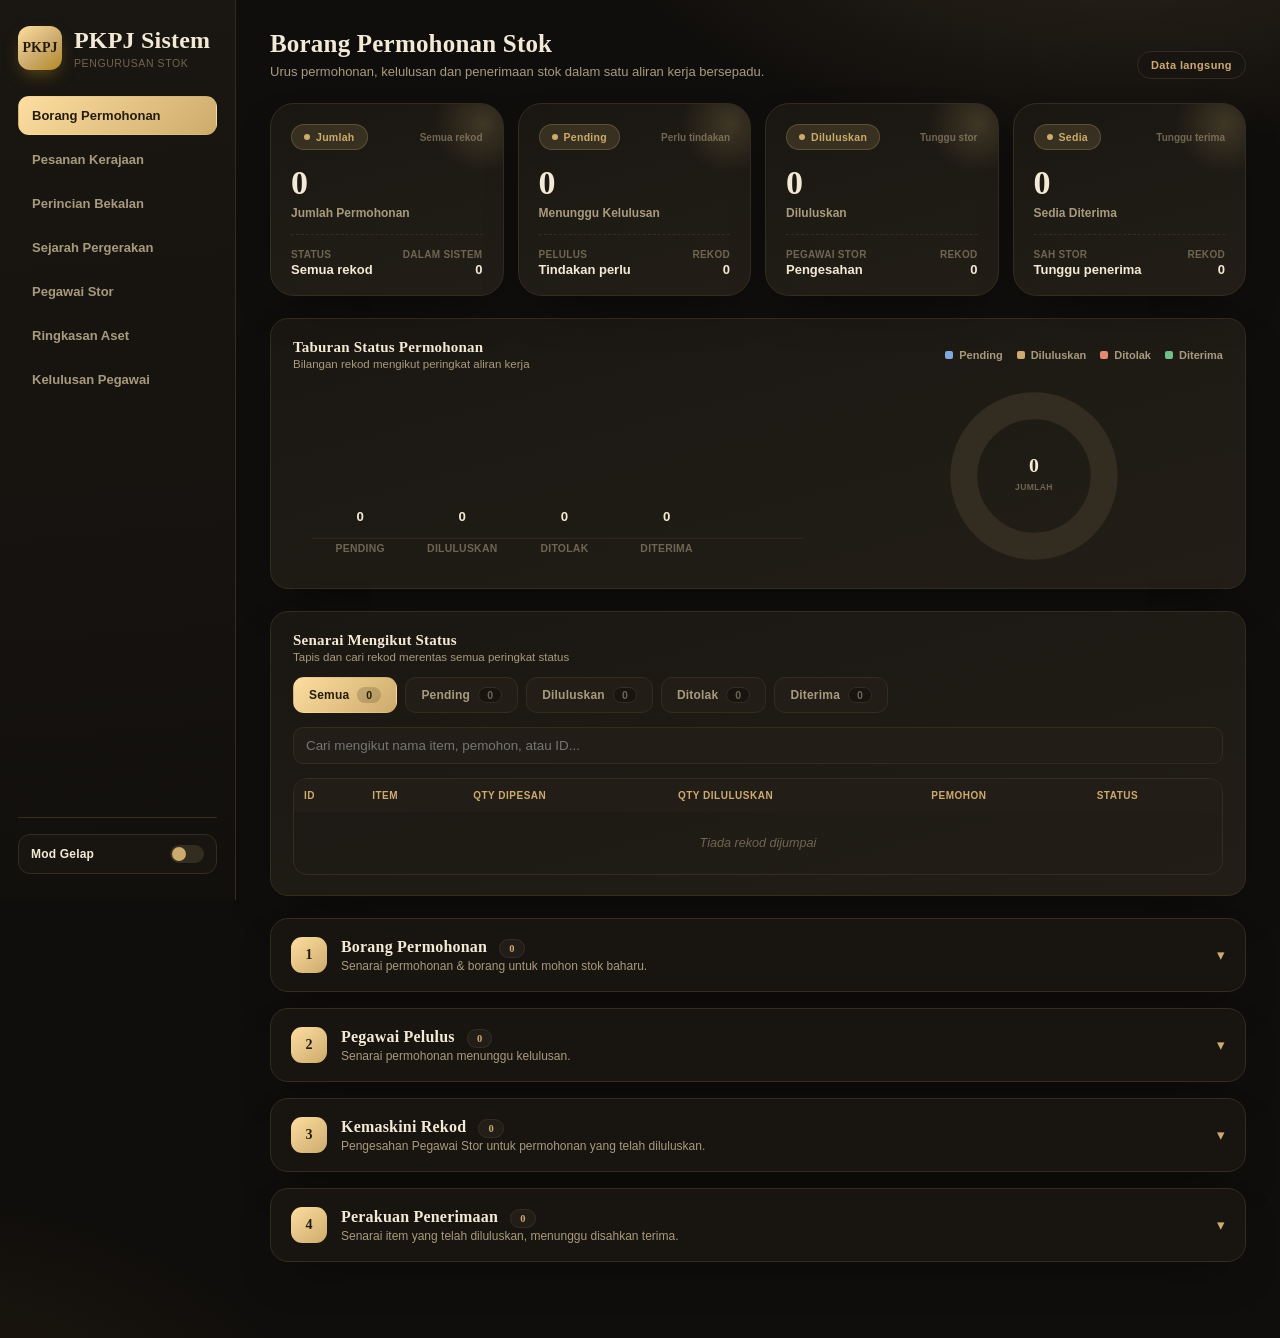
==== commit e68644e5: "Update index.html" ====
--- a/index.html
+++ b/index.html
@@ -532,12 +532,13 @@
       </div>
     </div>
     <nav class="menu">
-      <a href="index.html" class="active"><span class="dot"></span>Borang Permohonan</a>
-      <a href="pesanan.html"><span class="dot"></span>Pesanan Kerajaan</a>
-      <a href="sebutharga.html"><span class="dot"></span>Perincian Bekalan</a>
-      <a href="sejarah_pergerakan.html"><span class="dot"></span>Sejarah Pergerakan</a>
-      <a href="pegawai_stor.html"><span class="dot"></span>Pegawai Stor</a>
-      <a href="ringkasan_aset.html"><span class="dot"></span>Ringkasan Aset</a>
+      <a href="index.html" class="active"></span>Borang Permohonan</a>
+      <a href="pesanan.html"></span>Pesanan Kerajaan</a>
+      <a href="sebutharga.html"></span>Perincian Bekalan</a>
+      <a href="sejarah_pergerakan.html"></span>Sejarah Pergerakan</a>
+      <a href="pegawai_stor.html"></span>Pegawai Stor</a>
+      <a href="ringkasan_aset.html"></span>Ringkasan Aset</a>
+      <a href="kelulusan_pegawai.html"></span>Kelulusan Pegawai</a>
     </nav>
     <div class="sidebar-foot">
       <button class="theme-toggle" id="themeToggleBtn" onclick="toggleTheme()">
@@ -554,7 +555,7 @@
         <h2>Borang Permohonan Stok</h2>
         <p>Urus permohonan, kelulusan dan penerimaan stok dalam satu aliran kerja bersepadu.</p>
       </div>
-      <span class="pill-live"><span class="blip"></span>Data langsung</span>
+      <span class="pill-live">Data langsung</span>
     </div>
 
     <!-- ================= STAT / KPI ROW ================= -->
@@ -1672,4 +1673,4 @@
 </script>
 
 </body>
-</html>+</html>
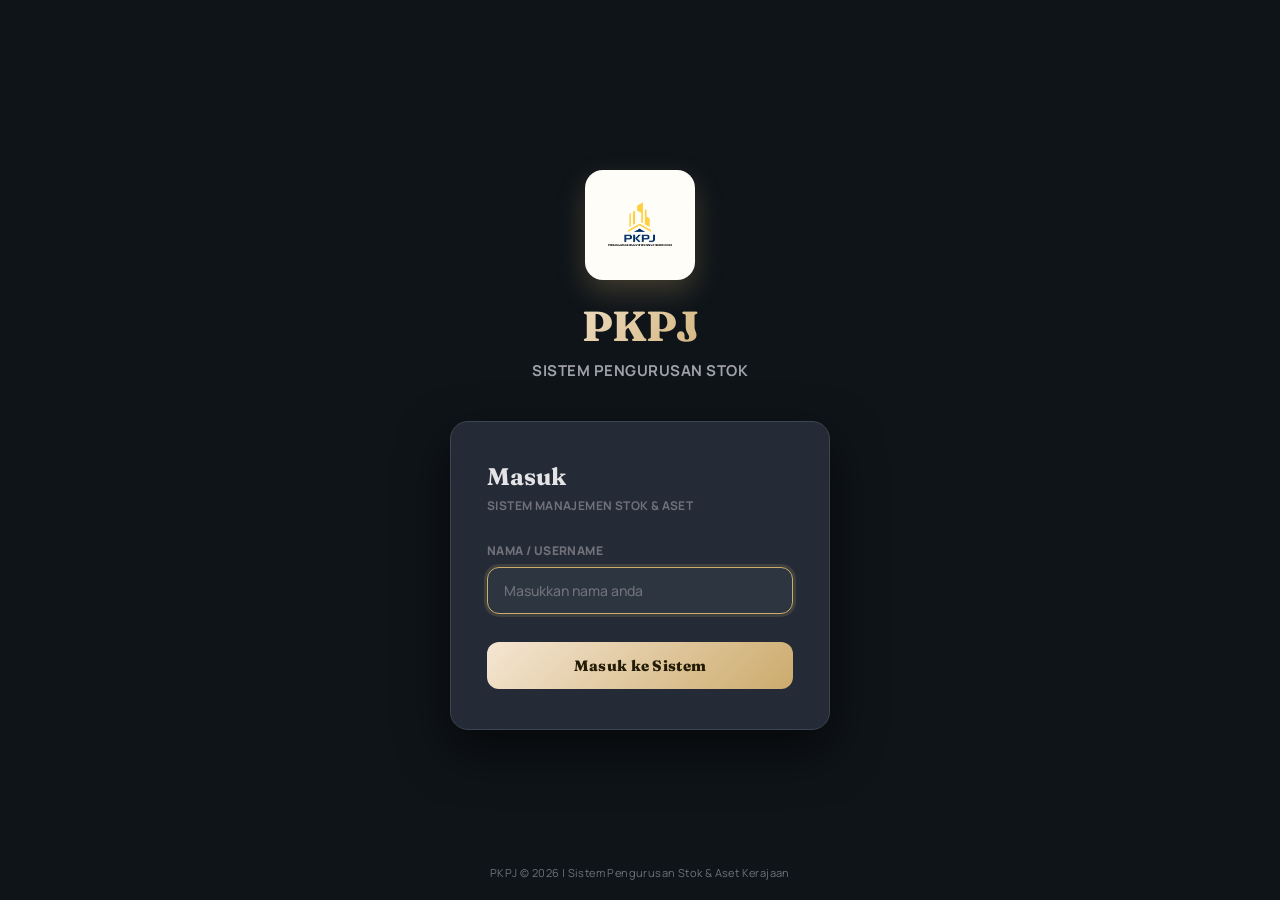
==== commit 5871100f: "Update index.html" ====
--- a/index.html
+++ b/index.html
@@ -6,7 +6,6 @@
 <title>PKPJ · Borang Permohonan Stok</title>
 
 <style>
-@import url('https://script.google.com/macros/s/AKfycbyLsu4ZUtYEO5lhbKWW-VVPEaxvAKlOuAz5X7XppNHdX0lBHoh9273DdBMGNTbrcM4I/exec');
 
 /* ============================================================
    PKPJ SHARED THEME — gold-on-charcoal design system
@@ -532,13 +531,13 @@
       </div>
     </div>
     <nav class="menu">
-      <a href="index.html" class="active"></span>Borang Permohonan</a>
-      <a href="pesanan.html"></span>Pesanan Kerajaan</a>
-      <a href="sebutharga.html"></span>Perincian Bekalan</a>
-      <a href="sejarah_pergerakan.html"></span>Sejarah Pergerakan</a>
-      <a href="pegawai_stor.html"></span>Pegawai Stor</a>
-      <a href="ringkasan_aset.html"></span>Ringkasan Aset</a>
-      <a href="kelulusan_pegawai.html"></span>Kelulusan Pegawai</a>
+  <a href="index.html" class="active">Borang Permohonan</a>
+<a href="pesanan.html">Pesanan Kerajaan</a>
+<a href="sebutharga.html">Perincian Bekalan</a>
+<a href="sejarah_pergerakan.html">Sejarah Pergerakan</a>
+<a href="pegawai_stor.html">Pegawai Stor</a>
+<a href="ringkasan_aset.html">Ringkasan Aset</a>
+<a href="kelulusan_pegawai.html">Kelulusan Pegawai</a>
     </nav>
     <div class="sidebar-foot">
       <button class="theme-toggle" id="themeToggleBtn" onclick="toggleTheme()">
@@ -1671,6 +1670,6 @@
   }
 }
 </script>
-
+<script src="app.js"></script>
 </body>
 </html>
